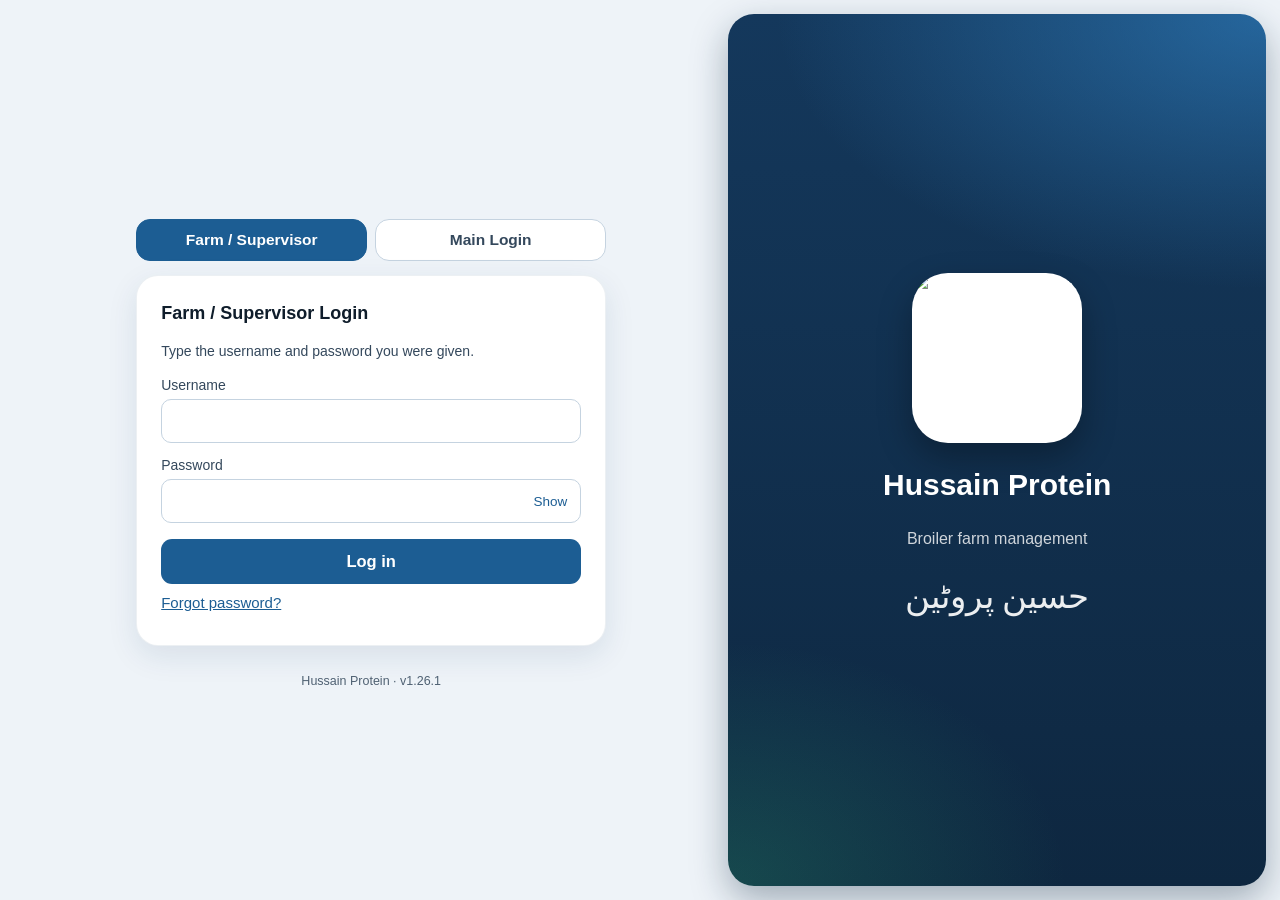
==== live/web/index.html @ a8adfc0b "Live update 1.26.1 (test: footer version only) Co-Authored-By: Claude Opus 5.5 <noreply@anthropic.co" ====
<!doctype html>
<html lang="en">
<head>
<meta charset="utf-8">
<meta name="viewport" content="width=device-width,initial-scale=1,viewport-fit=cover">
<meta name="theme-color" content="#173f66">
<title>Hussain Protein</title>
<link rel="icon" href="img/logo-192.png">
<style>
@font-face{font-family:"Jameel Noori";src:url(fonts/jameel-noori.woff2) format("woff2");font-display:swap}
:root{--bg:#eef3f8;--card:#fff;--fg:#0f1d2b;--mut:#34485c;--line:#c5d3e0;--accent:#1c5d93;--accent2:#173f66;--soft:#dce9f5;--err:#b42318;--errbg:#fdecea;--warn:#8a5a00;--warnbg:#fff4d6}
*{box-sizing:border-box}
html,body{margin:0;background:var(--bg);color:var(--fg);font-family:"Segoe UI",Roboto,Arial,sans-serif;font-size:16px;line-height:1.45}
.ur{font-family:"Jameel Noori","Noto Nastaliq Urdu",serif;line-height:2;direction:rtl;unicode-bidi:plaintext}
.wrap{max-width:560px;margin:0 auto;padding:0 16px 40px}
header.top{position:sticky;top:0;z-index:5;background:var(--accent2);color:#fff;padding:calc(env(safe-area-inset-top) + 8px) 16px 8px;display:flex;align-items:center;gap:10px}
header.top img{width:34px;height:34px;border-radius:9px;background:#fff}
header.top .t{flex:1;min-width:0}
header.top .t b{display:block;font-size:17px}
header.top .t span{display:block;font-size:12.5px;opacity:.9;white-space:nowrap;overflow:hidden;text-overflow:ellipsis}
#umenu{width:42px;height:42px;border-radius:999px!important;padding:0!important;display:grid;place-items:center;flex:none}
.usheet{position:fixed;inset:0;z-index:100}.usheet[hidden]{display:none}
.usheet .sb{position:absolute;inset:0;background:rgba(10,25,40,.45)}
.usheet .sp{position:absolute;left:0;right:0;bottom:0;margin:0 auto;max-width:520px;background:#fff;border-radius:22px 22px 0 0;padding:14px 16px calc(22px + env(safe-area-inset-bottom));box-shadow:0 -4px 20px rgba(0,0,0,.2);text-align:left}
.usheet .sp::before{content:"";display:block;width:44px;height:5px;border-radius:9px;background:#cfd8e2;margin:0 auto 12px}
.usheet .sh{padding:4px 4px 12px;border-bottom:1px solid #e3e9ef;margin-bottom:6px}.usheet .sh b{display:block;font-size:19px;color:#173f66}.usheet .sh small{color:#5d6b64;font-size:13px}
.usheet .si{display:flex;align-items:center;gap:14px;width:100%;background:none!important;border:0;padding:14px 6px;font-size:17px;font-weight:600;color:#1c2a24;text-align:left;border-radius:12px}
.usheet .si[hidden]{display:none}.usheet .si svg{width:26px;height:26px;color:#1c5d93;flex:none}.usheet .si small{display:block;font-weight:400;font-size:13px;color:#5d6b64}
.usheet .si.out,.usheet .si.out svg{color:#b3412e}
.usheet .sc{width:100%;margin-top:8px;padding:12px;border-radius:12px;border:2px solid #1c5d93;background:#fff;color:#1c5d93;font-size:16px;font-weight:700}
header.top button{background:rgba(255,255,255,.16);color:#fff;border:0;border-radius:9px;padding:7px 10px;font-size:14px}
.net{font-size:12.5px;text-align:center;padding:4px 8px}
.net.off{background:var(--warnbg);color:var(--warn)}
.net.on{display:none}
.card{background:var(--card);border:1px solid var(--line);border-radius:14px;padding:16px;margin-top:14px}
h1{font-size:22px;margin:0 0 4px}
h2{font-size:18px;margin:0 0 10px}
p.mut,.mut{color:var(--mut);font-size:14px}
label{display:block;font-size:14px;color:var(--mut);margin:12px 0 4px}
input[type=text],input[type=email],input[type=password]{width:100%;font-size:17px;padding:11px 12px;border:1px solid var(--line);border-radius:10px;background:#fff;color:var(--fg)}
input.urin{font-family:"Jameel Noori","Noto Nastaliq Urdu",serif;font-size:19px;line-height:1.9;padding:6px 12px}
input:focus{outline:2px solid var(--accent);outline-offset:0;border-color:var(--accent)}
.btn{display:block;width:100%;border:0;border-radius:11px;padding:13px;font-size:16.5px;font-weight:600;margin-top:16px;cursor:pointer}
.btn.pri{background:var(--accent);color:#fff}
.btn.sec{background:var(--soft);color:var(--accent2)}
.btn.dan{background:var(--errbg);color:var(--err)}
.btn:disabled{opacity:.55}
.link{background:none;border:0;color:var(--accent);font-size:15px;padding:10px 0;text-decoration:underline;cursor:pointer}
.msg{margin-top:12px;font-size:14.5px;border-radius:10px;padding:10px 12px}
.msg:empty{display:none}
.msg.err{background:var(--errbg);color:var(--err)}
.msg.ok{background:var(--soft);color:var(--accent2)}
.hero{text-align:center;padding-top:26px}
.hero img{width:132px;height:132px;border-radius:28px;box-shadow:0 6px 20px rgba(0,0,0,.12)}
.hero h1{margin-top:12px}
.tabs2{display:flex;gap:8px;margin-top:18px}
.tabs2 button{flex:1;padding:11px;border-radius:11px;border:1px solid var(--line);background:#fff;font-size:15.5px;font-weight:600;color:var(--mut)}
.tabs2 button[aria-pressed=true]{background:var(--accent);color:#fff;border-color:var(--accent)}
.farm{display:flex;align-items:center;gap:12px;width:100%;text-align:left;background:var(--card);border:1px solid var(--line);border-radius:14px;padding:14px;margin-top:12px;cursor:pointer;font:inherit;color:inherit}
.farm .nm{flex:1;min-width:0;font-size:20px}
.fcard{margin-top:12px}.fcard .farm{margin-top:0;border-radius:14px 14px 0 0}.fset{display:block;width:100%;border:1px solid var(--line);border-top:0;border-radius:0 0 14px 14px;background:#fafcfb;color:var(--accent2);padding:9px;font-size:14px;font-weight:600}
.fsum{border:1px solid var(--line);border-top:0;background:#fff;padding:10px 14px 12px}
.fsum .empty{padding:8px 0}
.sumh{display:flex;flex-wrap:wrap;gap:6px 10px;align-items:center;justify-content:space-between;font-size:15px}
.tag{font-size:12px;padding:2px 9px;border-radius:20px;background:var(--soft);color:var(--accent2);font-weight:600}
.tag.old{background:var(--warnbg);color:var(--warn)}
.sumn{font-size:13px;color:var(--warn);margin-top:4px}
.sumt{font-size:12.5px;font-weight:700;color:var(--mut);text-transform:uppercase;letter-spacing:.04em;margin:12px 0 6px}
.sumg{display:grid;grid-template-columns:1fr 1fr;gap:6px}
.sumg div{background:#f6f9f7;border-radius:9px;padding:7px 10px;display:flex;flex-direction:column;min-width:0}
.sumg span{font-size:12px;color:var(--mut)}
.sumg b{font-size:17px;font-variant-numeric:tabular-nums}
.sumg .big{grid-column:1/-1;background:var(--soft);flex-direction:row;justify-content:space-between;align-items:center}
.sumg .big b{font-size:20px;color:var(--accent2)}
.sumg .big.neg b{color:var(--err)}
.farm .chev{color:var(--mut);font-size:20px}
.badge{display:inline-block;font-size:12px;padding:2px 8px;border-radius:20px;background:var(--soft);color:var(--accent2);margin-left:6px}
.row{display:flex;gap:10px;align-items:center;justify-content:space-between;padding:10px 0;border-top:1px solid var(--line)}
.row:first-of-type{border-top:0}
.row .k{color:var(--mut);font-size:14px}
.row .v{font-weight:600;text-align:right}
.sw{display:flex;align-items:center;gap:10px;margin-top:14px;font-size:15px}
.sw input{width:22px;height:22px;accent-color:var(--accent)}
.dev{display:flex;gap:10px;align-items:center;padding:10px 0;border-top:1px solid var(--line);font-size:14.5px}
.dev .d{flex:1}
.dev button{border:0;background:var(--errbg);color:var(--err);border-radius:9px;padding:7px 10px;font-weight:600}
.empty{color:var(--mut);text-align:center;padding:18px 0;font-size:14.5px}
.pw{position:relative}
.pw button{position:absolute;right:6px;top:50%;transform:translateY(-50%);border:0;background:none;color:var(--accent);font-size:13.5px;padding:8px}
.soon{border:1px dashed var(--line);border-radius:12px;padding:12px;margin-top:10px;font-size:14.5px;color:var(--mut)}
.lastin{margin-top:6px;font-size:13.5px;color:var(--mut)}.lastin b{color:var(--fg)}
.emerg{text-align:center;margin-top:22px}.ebtn{background:none;border:1px dashed var(--line);color:var(--mut);border-radius:10px;padding:7px 14px;font-size:13px}
.ver{text-align:center;color:var(--mut);font-size:12.5px;margin:26px 0 8px;opacity:.85}
#backtoast{position:fixed;left:50%;bottom:calc(env(safe-area-inset-bottom) + 28px);transform:translateX(-50%);background:rgba(15,29,43,.92);color:#fff;padding:10px 18px;border-radius:22px;font-family:"Jameel Noori",serif;font-size:17px;opacity:0;transition:opacity .25s;pointer-events:none;z-index:9000;white-space:nowrap}
#backtoast.show{opacity:1}
.boot-wait{min-height:60vh}
[hidden]{display:none!important}
</style>
</head>
<body>
<div id="net" class="net on" role="status"></div>
<style>
#hpboot{position:fixed;inset:0;z-index:9999;display:flex;flex-direction:column;align-items:center;justify-content:center;gap:16px;font-family:"Segoe UI",Roboto,sans-serif;color:#fff;overflow:hidden;direction:ltr;transition:opacity .35s;background:radial-gradient(circle at 50% 38%,#2a6aa3 0%,#173f66 55%,#0f2c48 100%)}
#hpboot.day{background:linear-gradient(180deg,#bfe6ff 0%,#e8f7ff 45%,#c9ecc0 70%,#7cc36a 100%);color:#173f66}
#hpboot.out{opacity:0;pointer-events:none}
#hpboot .hb-logo{width:150px;height:150px;border-radius:34px;background:#fff;box-shadow:0 14px 34px rgba(0,0,0,.28);animation:hbbob 1.6s ease-in-out infinite;overflow:hidden}
#hpboot .hb-logo img{width:100%;height:100%;display:block}
#hpboot .hb-sh{width:90px;height:12px;border-radius:50%;background:rgba(0,0,0,.18);margin-top:-10px;animation:hbsh 1.6s ease-in-out infinite}
#hpboot .hb-ur{font-family:"Jameel Noori",serif;font-size:40px;line-height:1.6;margin-top:4px}
#hpboot .hb-en{font-size:15px;letter-spacing:4px;font-weight:700;opacity:.9}
#hpboot .hb-dots{display:flex;gap:9px;margin-top:4px}
#hpboot .hb-dots i{width:11px;height:11px;border-radius:50%;background:currentColor;opacity:.3;animation:hbd 1.2s infinite}
#hpboot .hb-dots i:nth-child(2){animation-delay:.2s}#hpboot .hb-dots i:nth-child(3){animation-delay:.4s}
#hpboot .hb-sub{font-family:"Jameel Noori",serif;font-size:19px;opacity:.85}
@keyframes hbbob{0%,100%{transform:translateY(0)}50%{transform:translateY(-14px)}}
@keyframes hbsh{0%,100%{transform:scaleX(1)}50%{transform:scaleX(.75);opacity:.6}}
@keyframes hbd{0%,100%{opacity:.3}50%{opacity:1}}
</style>
<style>/* v1.23 Windows: Main home in 2 columns (farms left, Phones right). Phones unchanged. */
@media (min-width:1000px){
 .wrap:has(>#farms){max-width:1180px!important;display:grid;grid-template-columns:minmax(0,1.15fr) minmax(0,1fr);column-gap:24px;align-items:start;grid-auto-flow:row dense;padding-top:8px}
 .wrap:has(>#farms)>*{grid-column:1/-1;min-width:0}
 .wrap:has(>#farms)>#farms,.wrap:has(>#farms)>#add{grid-column:1}
 .wrap:has(>#farms)>#phones{grid-column:2;grid-row:span 3;margin-top:0}
 .wrap:has(>#farms)>.emerg{grid-column:1;justify-self:start}
 #phones{max-height:calc(100vh - 110px);overflow:auto;position:sticky;top:80px}
}
</style>
<div id="hpboot" aria-hidden="true"><div class="hb-logo"><img src="img/logo-1024.png" alt=""></div><div class="hb-sh"></div><div class="hb-ur">حسین پروٹین</div><div class="hb-en">HUSSAIN PROTEIN</div><div class="hb-dots"><i></i><i></i><i></i></div><div class="hb-sub">لوڈ ہو رہا ہے…</div></div>
<script>(function(){var b=document.getElementById("hpboot"),h=new Date().getHours(),done=false;if(h>=6&&h<18)b.className="day";
window.hpBootDone=function(){if(done)return;done=true;b.className+=" out";setTimeout(function(){b.remove()},400)};setTimeout(window.hpBootDone,10000);
document.addEventListener("DOMContentLoaded",function(){var a=document.getElementById("app");if(!a)return;var chk=function(){if(a.children.length&&!a.querySelector(".boot-wait"))window.hpBootDone()};new MutationObserver(chk).observe(a,{childList:true,subtree:true});chk()})})()</script>
<style>/* v1.25 Windows design A for Main home + login (same as farm pages). Phones unchanged. */
#dkNav{display:none}
@media (min-width:1000px){
 html,body{background:#eef3f8}
 body:has(#farms){padding-right:272px}
 body:has(#farms) #dkNav{display:flex}
 #dkNav{position:fixed;top:14px;bottom:14px;right:14px;width:244px;z-index:4;flex-direction:column;gap:4px;padding:14px;border-radius:26px;color:#fff;background:radial-gradient(130% 45% at 100% 0%,rgba(52,140,210,.55),transparent 70%),radial-gradient(90% 40% at 0% 100%,rgba(52,194,126,.22),transparent 70%),linear-gradient(180deg,#14385c,#0e2740);box-shadow:0 14px 36px rgba(14,39,64,.35)}
 #dkNav .bt{display:flex;align-items:center;justify-content:flex-end;gap:12px;text-align:right;font-weight:700;font-size:17px;line-height:1.35;padding:6px 4px 16px;margin-bottom:10px;border-bottom:1px solid rgba(255,255,255,.12)}
 #dkNav .bt img{width:54px;height:54px;border-radius:12px;background:#fff}
 #dkNav button{display:flex;align-items:center;justify-content:flex-end;gap:12px;width:100%;background:none;border:0;color:rgba(255,255,255,.78);font:inherit;font-size:15.5px;padding:8px 10px;border-radius:16px;cursor:pointer;position:relative}
 #dkNav button:hover{background:rgba(255,255,255,.07)}
 #dkNav button svg{width:40px;height:40px;padding:9px;box-sizing:border-box;border-radius:13px;background:rgba(255,255,255,.08);flex:none}
 #dkNav button.on{background:rgba(255,255,255,.13);color:#fff;font-weight:700}
 #dkNav button.on svg{background:linear-gradient(135deg,#3fd08a,#1f7a4d);box-shadow:0 5px 14px rgba(52,194,126,.45)}
 #dkNav button.on::after{content:"";position:absolute;left:12px;width:7px;height:7px;border-radius:50%;background:#3fd08a}
 #dkNav .ft{margin-top:auto;display:flex;align-items:center;gap:10px;padding:12px;border-radius:18px;background:rgba(255,255,255,.08)}
 #dkNav .ft .av{width:40px;height:40px;border-radius:12px;display:grid;place-items:center;font-weight:700;font-size:18px;flex:none;background:linear-gradient(135deg,#3fd08a,#1f7a4d)}
 #dkNav .ft div{min-width:0;flex:1;line-height:1.35;text-align:right}#dkNav .ft b{display:block;font-size:14px;white-space:nowrap;overflow:hidden;text-overflow:ellipsis}#dkNav .ft small{font-size:12px;opacity:.75}
 #dkNav .ft .dot{width:10px;height:10px;border-radius:50%;background:#34c27e;box-shadow:0 0 0 4px rgba(52,194,126,.25);flex:none}
 body:has(#farms) header.top{position:sticky;top:14px;margin:14px 28px 0 14px;border-radius:20px;background:#fff;color:#173f66;padding:10px 14px 10px 10px;flex-direction:row-reverse;box-shadow:0 -30px 0 10px #eef3f8,0 6px 22px rgba(23,63,102,.10);border:1px solid rgba(23,63,102,.06)}
 body:has(#farms) header.top img{display:none}
 body:has(#farms) header.top .t{text-align:right}
 body:has(#farms) header.top .t b{font-size:21px;display:flex;align-items:center;justify-content:flex-end;gap:10px}
 body:has(#farms) header.top .t b::after{content:"";width:38px;height:38px;border-radius:12px;background:#e8f1fa url("data:image/svg+xml,%3Csvg xmlns='http://www.w3.org/2000/svg' viewBox='0 0 24 24' fill='none' stroke='%231c5d93' stroke-width='2' stroke-linecap='round' stroke-linejoin='round'%3E%3Crect x='3' y='3' width='7' height='7' rx='2'/%3E%3Crect x='14' y='3' width='7' height='7' rx='2'/%3E%3Crect x='3' y='14' width='7' height='7' rx='2'/%3E%3Crect x='14' y='14' width='7' height='7' rx='2'/%3E%3C/svg%3E") center/22px no-repeat}
 body:has(#farms) header.top .t span{font-size:13.5px;opacity:.75}
 body:has(#farms) header.top .t b{font-size:0!important}
 body:has(#farms) header.top .t b::before{content:"All farms";font-size:21px}
 body:has(#farms) header.top #umenu{width:44px;height:44px;background:linear-gradient(135deg,#1c5d93,#173f66)!important;color:#fff}
 body:has(#farms) .wrap{margin-left:14px;margin-right:28px;max-width:none!important}
 body:has(#farms) .card,body:has(#farms) .fcard .farm,body:has(#farms) .fsum,body:has(#farms) .fset{border-color:rgba(23,63,102,.08)}
 body:has(#farms) .card,body:has(#farms) .fcard{box-shadow:0 6px 22px rgba(23,63,102,.08);border-radius:20px}
 body:has(#farms) .fcard{border-radius:20px;overflow:hidden;background:#fff}
 body:has(#farms) .fcard .farm{border-radius:0;border:0;border-bottom:1px solid #e6edf3}
 body:has(#farms) .fcard .fsum,body:has(#farms) .fcard .fset{border:0}
 body:has(#farms) .fcard .fset{border-top:1px solid #e6edf3}
 body:has(#farms) #add{border-radius:16px}
 body:has(#farms) #phones{top:104px;max-height:calc(100vh - 124px)}
 .usheet .sp{top:50%;bottom:auto;transform:translateY(-50%);border-radius:22px;padding-bottom:18px}
 /* login: logo panel on the right like the sidebar, form on the left */
 .wrap:has(>.hero){max-width:none;min-height:100vh;padding:40px calc(42vw + 40px) 40px 40px;display:flex;flex-direction:column;justify-content:center;align-items:center}
 .wrap:has(>.hero)>*:not(.hero){width:100%;max-width:470px}
 .wrap:has(>.hero) .card{border-radius:22px;border-color:rgba(23,63,102,.08);box-shadow:0 10px 30px rgba(23,63,102,.10);padding:24px}
 .wrap:has(>.hero) .tabs2 button{border-radius:14px}
 .hero{position:fixed;top:14px;bottom:14px;right:14px;width:42vw;border-radius:26px;padding:0!important;display:flex;flex-direction:column;align-items:center;justify-content:center;color:#fff;background:radial-gradient(130% 45% at 100% 0%,rgba(52,140,210,.55),transparent 70%),radial-gradient(90% 40% at 0% 100%,rgba(52,194,126,.22),transparent 70%),linear-gradient(180deg,#14385c,#0e2740);box-shadow:0 14px 36px rgba(14,39,64,.35)}
 .hero img{width:170px!important;height:170px!important;border-radius:36px!important;background:#fff;box-shadow:0 14px 34px rgba(0,0,0,.3)!important}
 .hero h1{font-size:30px;margin-top:20px!important;color:#fff}
 .hero p.mut{color:rgba(255,255,255,.8)!important;font-size:16px}
 .hero::after{content:"حسین پروٹین";font-family:"Jameel Noori",serif;font-size:34px;line-height:1.8;opacity:.92}
}
</style>
<script>/* v1.25 Windows: sidebar on Main home */(function(){
 const ic={farms:'<rect x="3" y="3" width="7" height="7" rx="2"/><rect x="14" y="3" width="7" height="7" rx="2"/><rect x="3" y="14" width="7" height="7" rx="2"/><rect x="14" y="14" width="7" height="7" rx="2"/>',add:'<path d="M12 5v14M5 12h14"/>',phones:'<rect x="7" y="2" width="10" height="20" rx="2"/><path d="M11 18h2"/>',req:'<path d="M12 3l8 4v5c0 5-3.5 8-8 9-4.5-1-8-4-8-9V7z"/><path d="M9 12l2 2 4-4"/>',gd:'<path d="M12 3v12M7 10l5 5 5-5M5 21h14"/>'};
 const sv=k=>'<svg viewBox="0 0 24 24" fill="none" stroke="currentColor" stroke-width="2" stroke-linecap="round" stroke-linejoin="round">'+ic[k]+'</svg>';
 let nav=null,last="";
 function up(){const app=document.getElementById("app");if(!app)return;const home=!!document.getElementById("farms");
  if(!nav){nav=document.createElement("nav");nav.id="dkNav";nav.setAttribute("aria-label","Main menu");document.body.append(nav)}
  if(!home){last="";return}
  const sub=((document.querySelector("header.top .t span")||{}).textContent||"").trim();
  const items=[["farms","All farms","farms"]];
  if(document.getElementById("add"))items.push(["add","+ Add Farm","add"]);
  if(document.getElementById("phones"))items.push(["phones","Phones","phones"]);
  if(document.querySelector("#reqs .card,#mvreq .card"))items.push(["req","Requests","reqs"]);
  if(document.getElementById("gd")||document.getElementById("bkp"))items.push(["gd","Backup",document.getElementById("gd")?"gd":"bkp"]);
  const key=sub+"|"+items.map(i=>i[0]).join(",");if(key===last)return;last=key;
  const who=sub.split("·").map(x=>x.trim()).filter(Boolean);const nm=who.length>2?who[1]:who[0]||"Main";
  nav.innerHTML='<div class="bt"><span>Hussain Protein<br>Broiler Farm App</span><img src="img/logo-192.png" alt=""></div>'+items.map((i,n)=>'<button type="button" data-go="'+i[2]+'"'+(n?'':' class="on"')+'><span>'+i[1]+'</span>'+sv(i[0])+'</button>').join("")+'<div class="ft"><span class="dot"></span><div><b></b><small>all farms</small></div><span class="av"></span></div>';
  nav.querySelector(".ft b").textContent=nm;nav.querySelector(".ft .av").textContent=(nm[0]||"M").toUpperCase();
  nav.querySelectorAll("[data-go]").forEach(b=>b.onclick=()=>{nav.querySelectorAll("button").forEach(x=>x.classList.toggle("on",x===b));const id=b.dataset.go,el=document.getElementById(id);if(!el)return;
   if(id==="add"){el.click();return}if(id==="farms"){scrollTo({top:0,behavior:"smooth"});return}el.scrollIntoView({behavior:"smooth",block:"start"})})}
 if(document.readyState==="loading")document.addEventListener("DOMContentLoaded",()=>{up();setInterval(up,700)});else{up();setInterval(up,700)}})();</script>
<script>/* v1.25 Windows: Enter in the login boxes = Log in */document.addEventListener("keydown",e=>{if(e.key!=="Enter"||!matchMedia("(min-width:1000px)").matches||e.defaultPrevented)return;const t=e.target;if(!t||!t.matches||!t.matches("input"))return;const c=t.closest(".card");if(!c)return;const go=c.querySelector("#go,#fgo,#fpok,#mk,#cpok,#gmok");if(!go||go.disabled)return;const f=[...c.querySelectorAll("input")].filter(x=>x.offsetParent!==null&&!x.disabled&&x.type!=="checkbox");const i=f.indexOf(t);e.preventDefault();if(i>-1&&i<f.length-1)f[i+1].focus();else go.click()});</script>
<div id="app"></div>
<script src="app.js"></script>
</body>
</html>
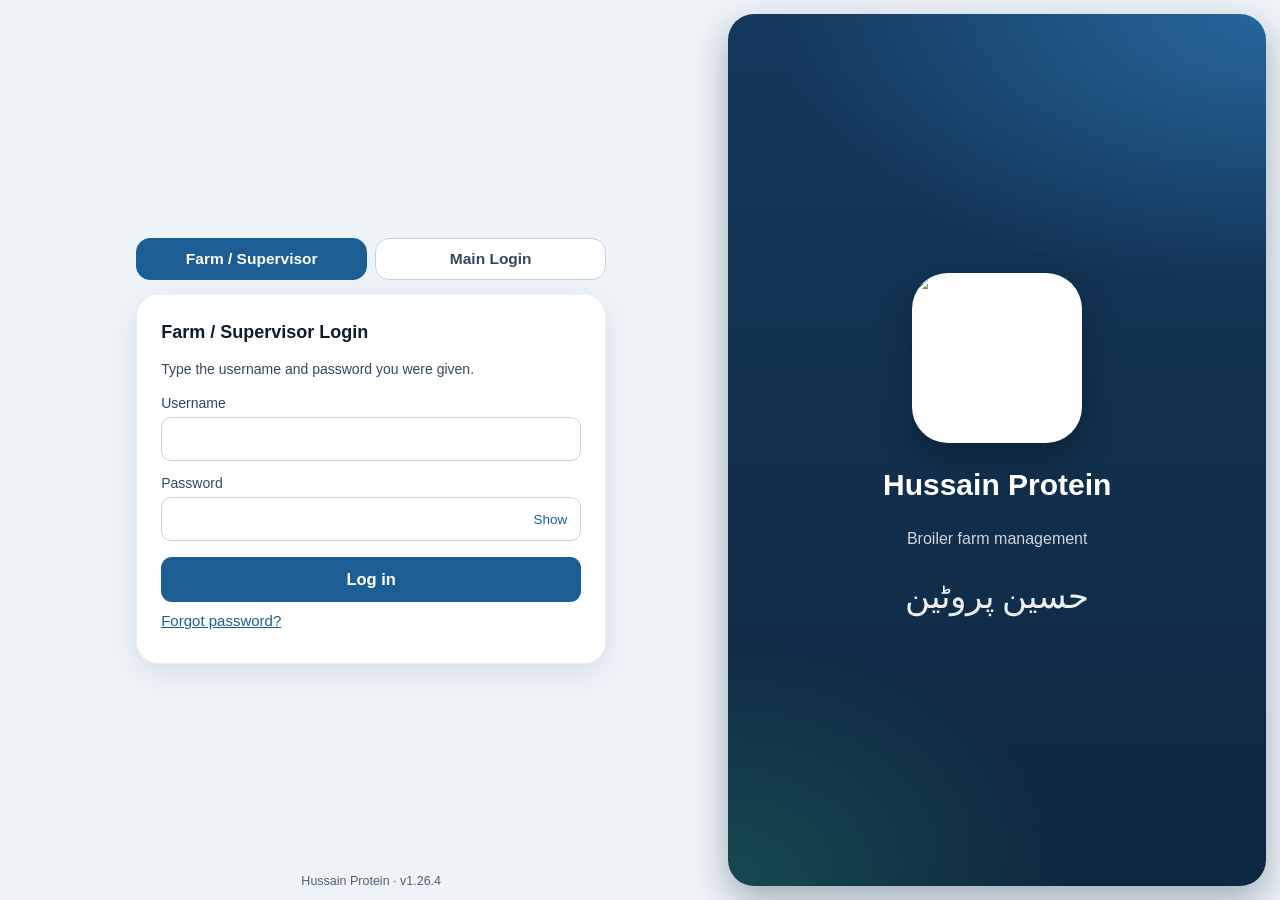
==== commit 6414b873: "Live update 1.26.4: Out Medicine, supervisor In/Out Medicine and charts, Supervisor Advance search, " ====
--- a/live/web/index.html
+++ b/live/web/index.html
@@ -91,6 +91,10 @@
 .lastin{margin-top:6px;font-size:13.5px;color:var(--mut)}.lastin b{color:var(--fg)}
 .emerg{text-align:center;margin-top:22px}.ebtn{background:none;border:1px dashed var(--line);color:var(--mut);border-radius:10px;padding:7px 14px;font-size:13px}
 .ver{text-align:center;color:var(--mut);font-size:12.5px;margin:26px 0 8px;opacity:.85}
+/* v1.26.4: version line always at the very bottom of the window (or below the content when the page is long) */
+.wrap:has(>.ver){position:relative;min-height:100vh;min-height:100dvh;box-sizing:border-box;padding-bottom:56px!important}
+.wrap>.ver{position:absolute;left:0;right:0;bottom:calc(10px + env(safe-area-inset-bottom));margin:0}
+@media (min-width:1000px){.wrap:has(>.hero)>.ver{right:42vw;width:auto!important;max-width:none!important}}
 #backtoast{position:fixed;left:50%;bottom:calc(env(safe-area-inset-bottom) + 28px);transform:translateX(-50%);background:rgba(15,29,43,.92);color:#fff;padding:10px 18px;border-radius:22px;font-family:"Jameel Noori",serif;font-size:17px;opacity:0;transition:opacity .25s;pointer-events:none;z-index:9000;white-space:nowrap}
 #backtoast.show{opacity:1}
 .boot-wait{min-height:60vh}
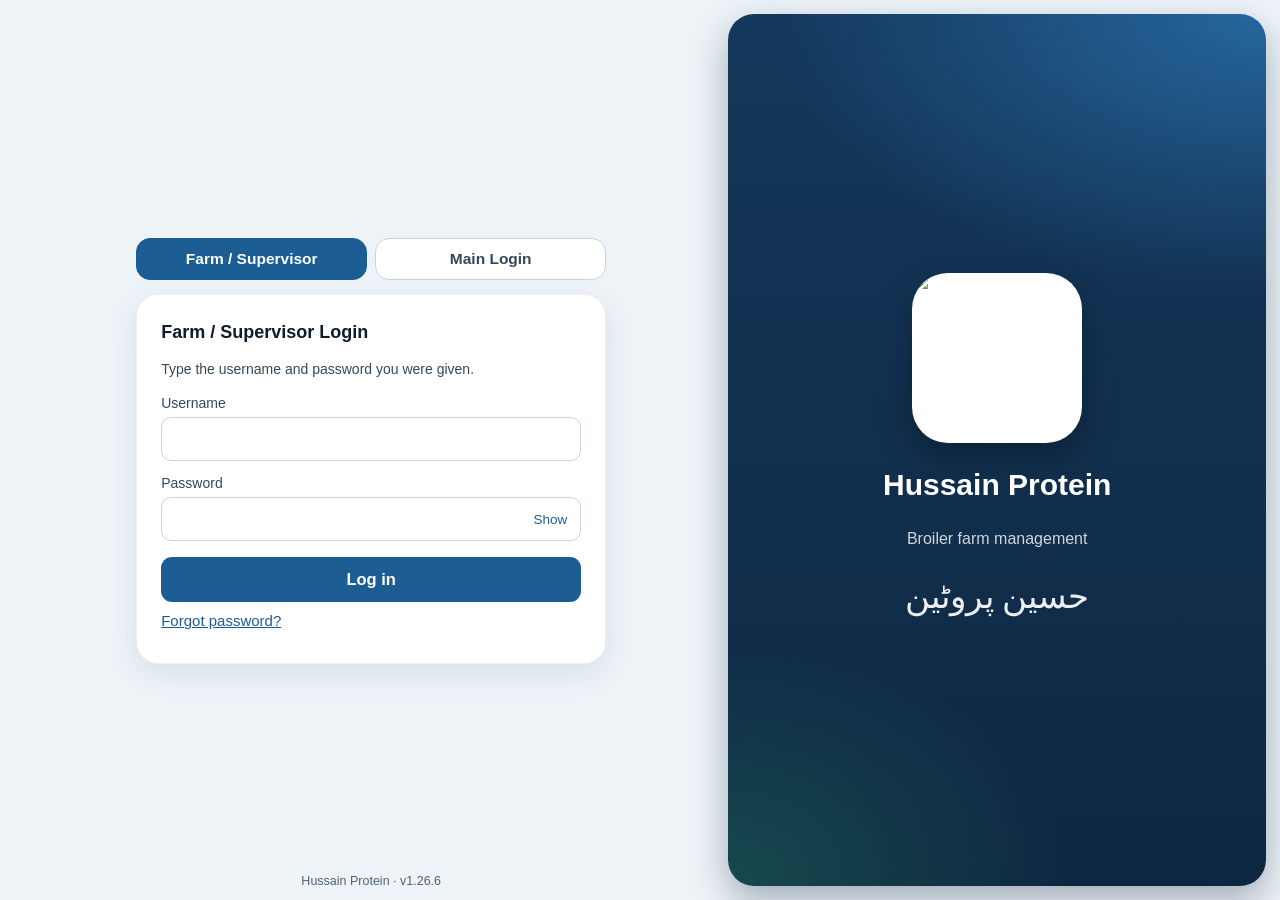
==== commit 725cec6e: "Live update 1.26.6: Feed search and PDFs, version line on farm/supervisor pages, footer fix, In/Out " ====
--- a/live/web/index.html
+++ b/live/web/index.html
@@ -93,8 +93,11 @@
 .ver{text-align:center;color:var(--mut);font-size:12.5px;margin:26px 0 8px;opacity:.85}
 /* v1.26.4: version line always at the very bottom of the window (or below the content when the page is long) */
 .wrap:has(>.ver){position:relative;min-height:100vh;min-height:100dvh;box-sizing:border-box;padding-bottom:56px!important}
+/* v1.26.6: older phone WebViews do not know :has() -> app.js adds .hasver to the parent, so the version line never covers buttons */
+.wrap.hasver{position:relative;min-height:100vh;min-height:100dvh;box-sizing:border-box;padding-bottom:56px!important}
 .wrap>.ver{position:absolute;left:0;right:0;bottom:calc(10px + env(safe-area-inset-bottom));margin:0}
 @media (min-width:1000px){.wrap:has(>.hero)>.ver{right:42vw;width:auto!important;max-width:none!important}}
+@media (min-width:1000px){.wrap.hashero>.ver{right:42vw;width:auto!important;max-width:none!important}}
 #backtoast{position:fixed;left:50%;bottom:calc(env(safe-area-inset-bottom) + 28px);transform:translateX(-50%);background:rgba(15,29,43,.92);color:#fff;padding:10px 18px;border-radius:22px;font-family:"Jameel Noori",serif;font-size:17px;opacity:0;transition:opacity .25s;pointer-events:none;z-index:9000;white-space:nowrap}
 #backtoast.show{opacity:1}
 .boot-wait{min-height:60vh}
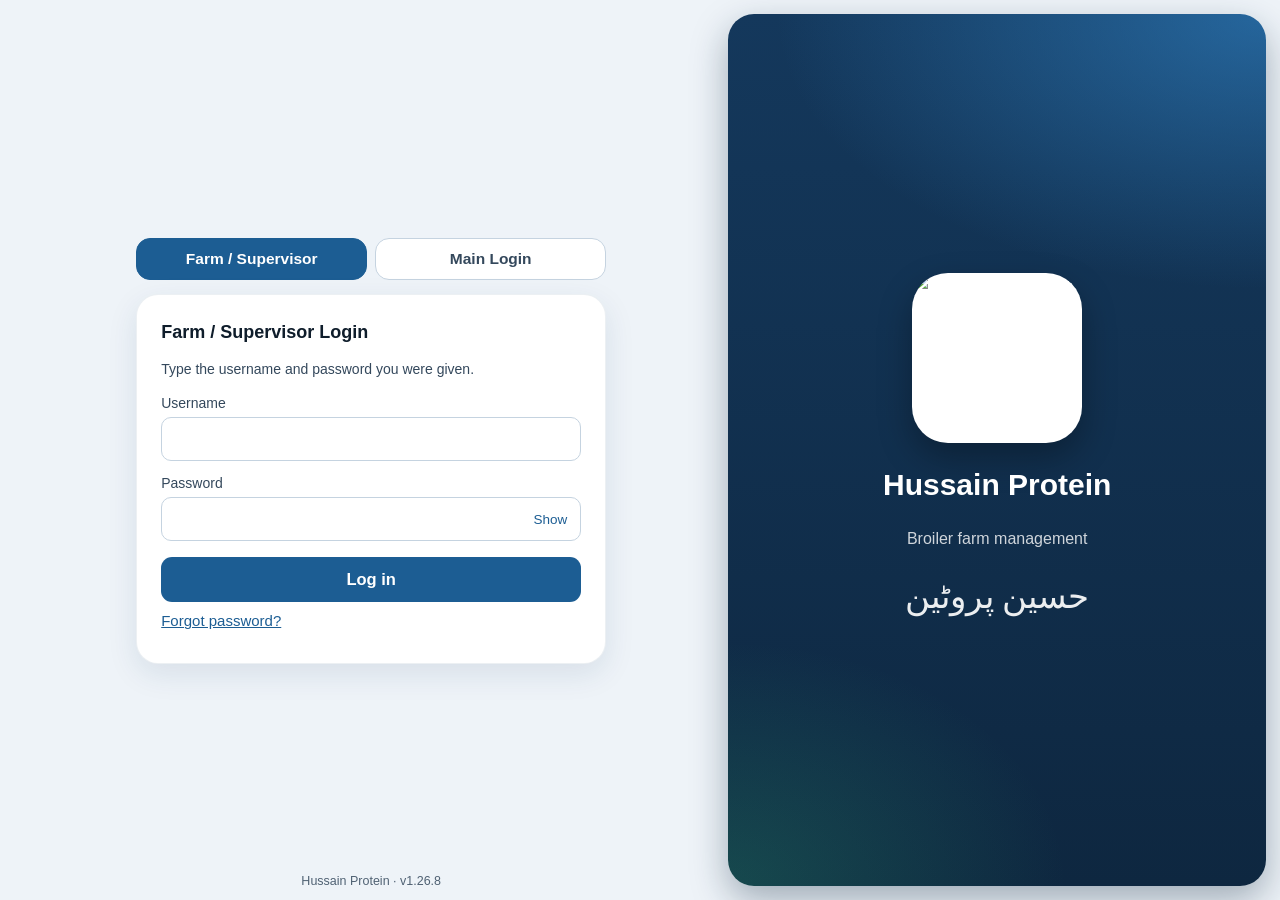
==== commit fd89a809: "Live update 1.26.8: entry hide button on phone, Sale dealer vehicles + Waiting Vehicles, Kanda deale" ====
--- a/live/web/index.html
+++ b/live/web/index.html
@@ -90,6 +90,10 @@
 .soon{border:1px dashed var(--line);border-radius:12px;padding:12px;margin-top:10px;font-size:14.5px;color:var(--mut)}
 .lastin{margin-top:6px;font-size:13.5px;color:var(--mut)}.lastin b{color:var(--fg)}
 .emerg{text-align:center;margin-top:22px}.ebtn{background:none;border:1px dashed var(--line);color:var(--mut);border-radius:10px;padding:7px 14px;font-size:13px}
+/* v1.26.8: Main home = key button + version on one line */
+.verrow{display:flex;align-items:center;justify-content:center;gap:12px;margin:22px 0 10px}
+.verrow .ebtn.keyb{width:46px;height:46px;min-height:0;padding:0;flex:0 0 46px;font-size:22px;display:grid;place-items:center;border-radius:50%}
+.verrow>.ver{margin:0;position:static!important}
 .ver{text-align:center;color:var(--mut);font-size:12.5px;margin:26px 0 8px;opacity:.85}
 /* v1.26.4: version line always at the very bottom of the window (or below the content when the page is long) */
 .wrap:has(>.ver){position:relative;min-height:100vh;min-height:100dvh;box-sizing:border-box;padding-bottom:56px!important}
